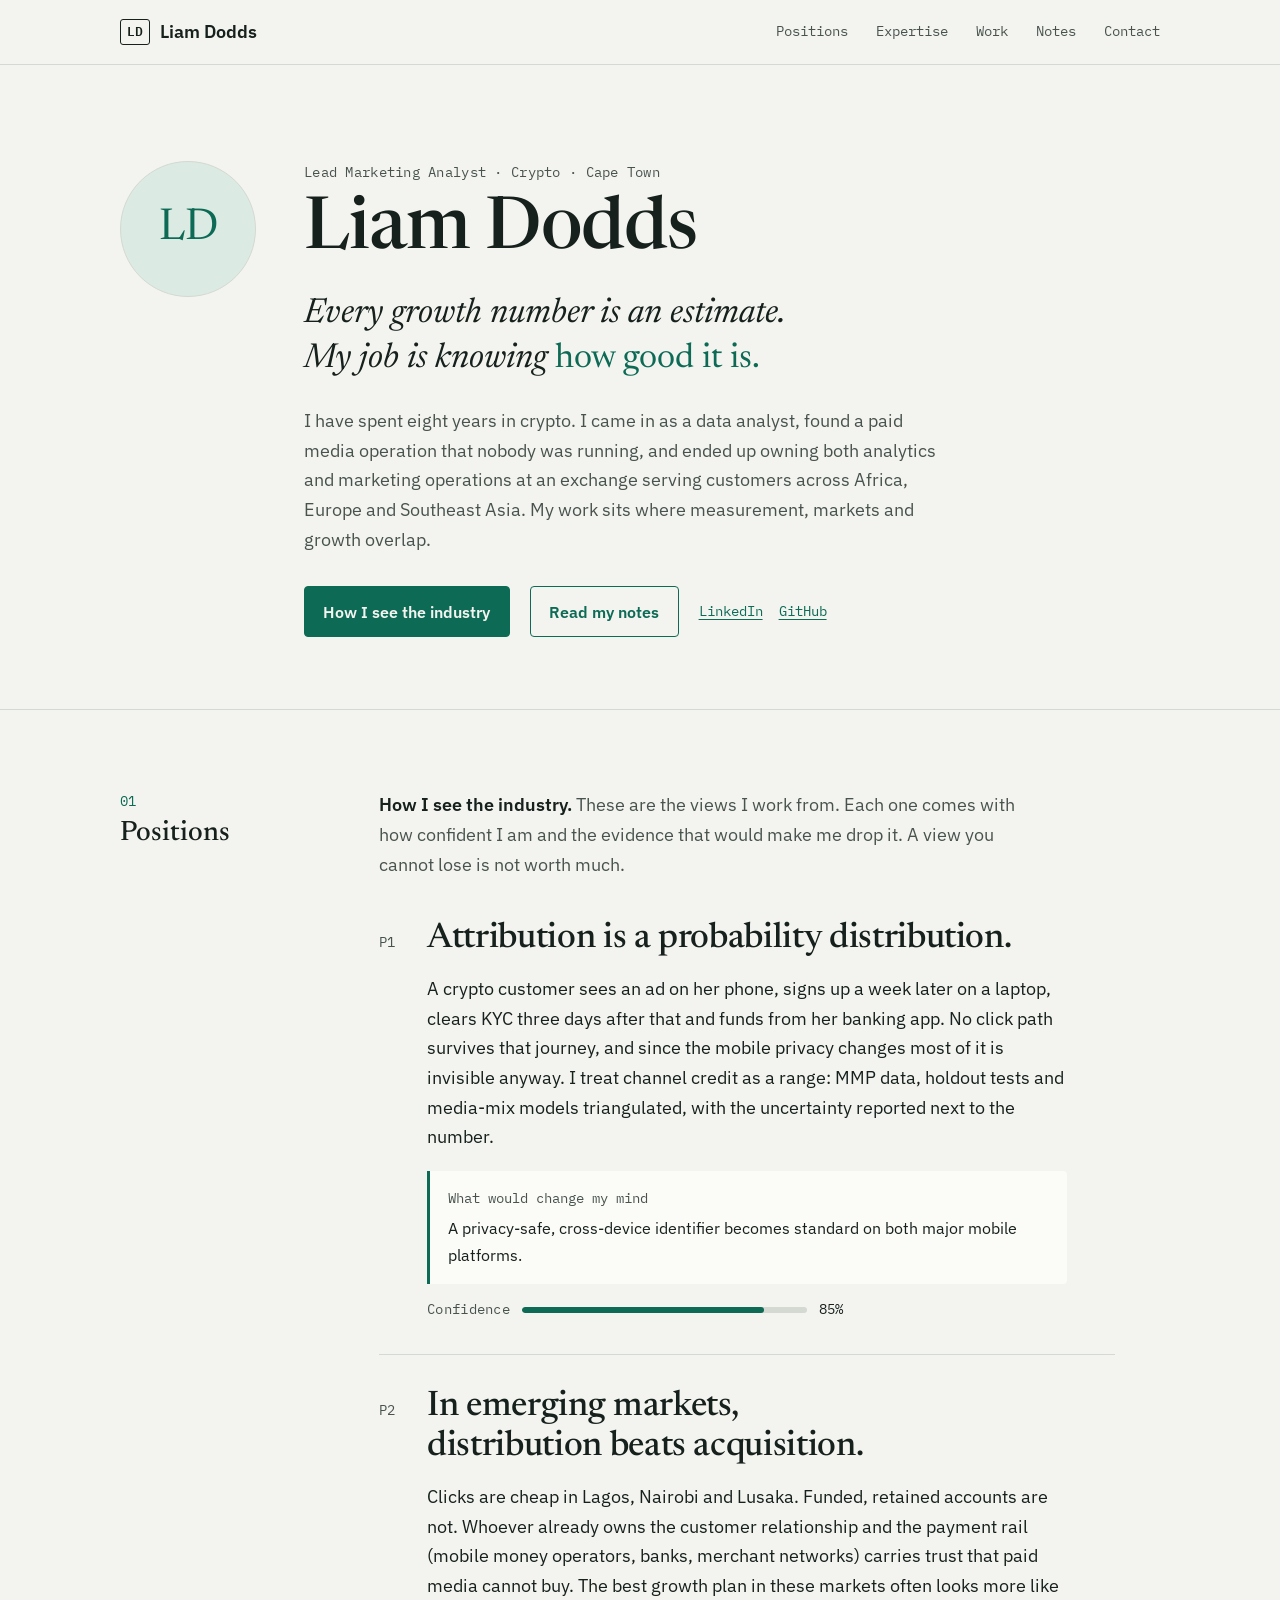
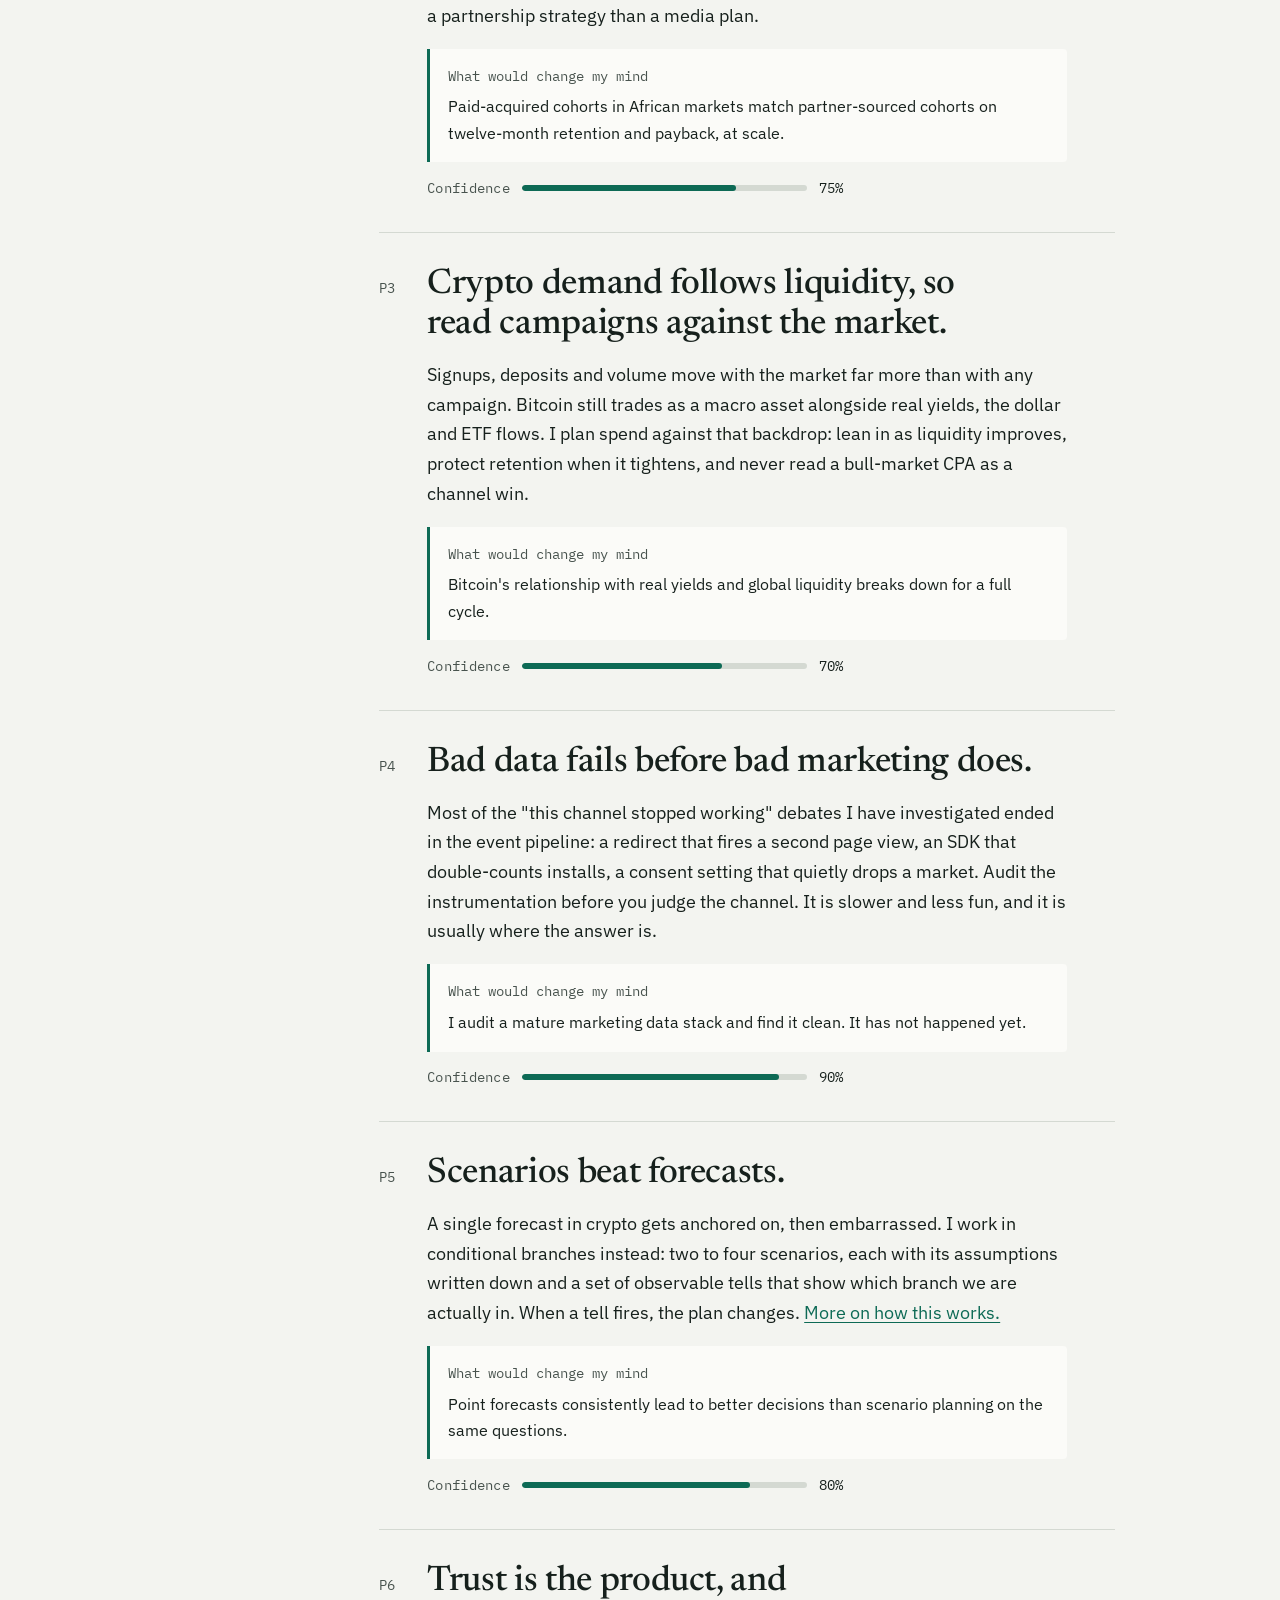
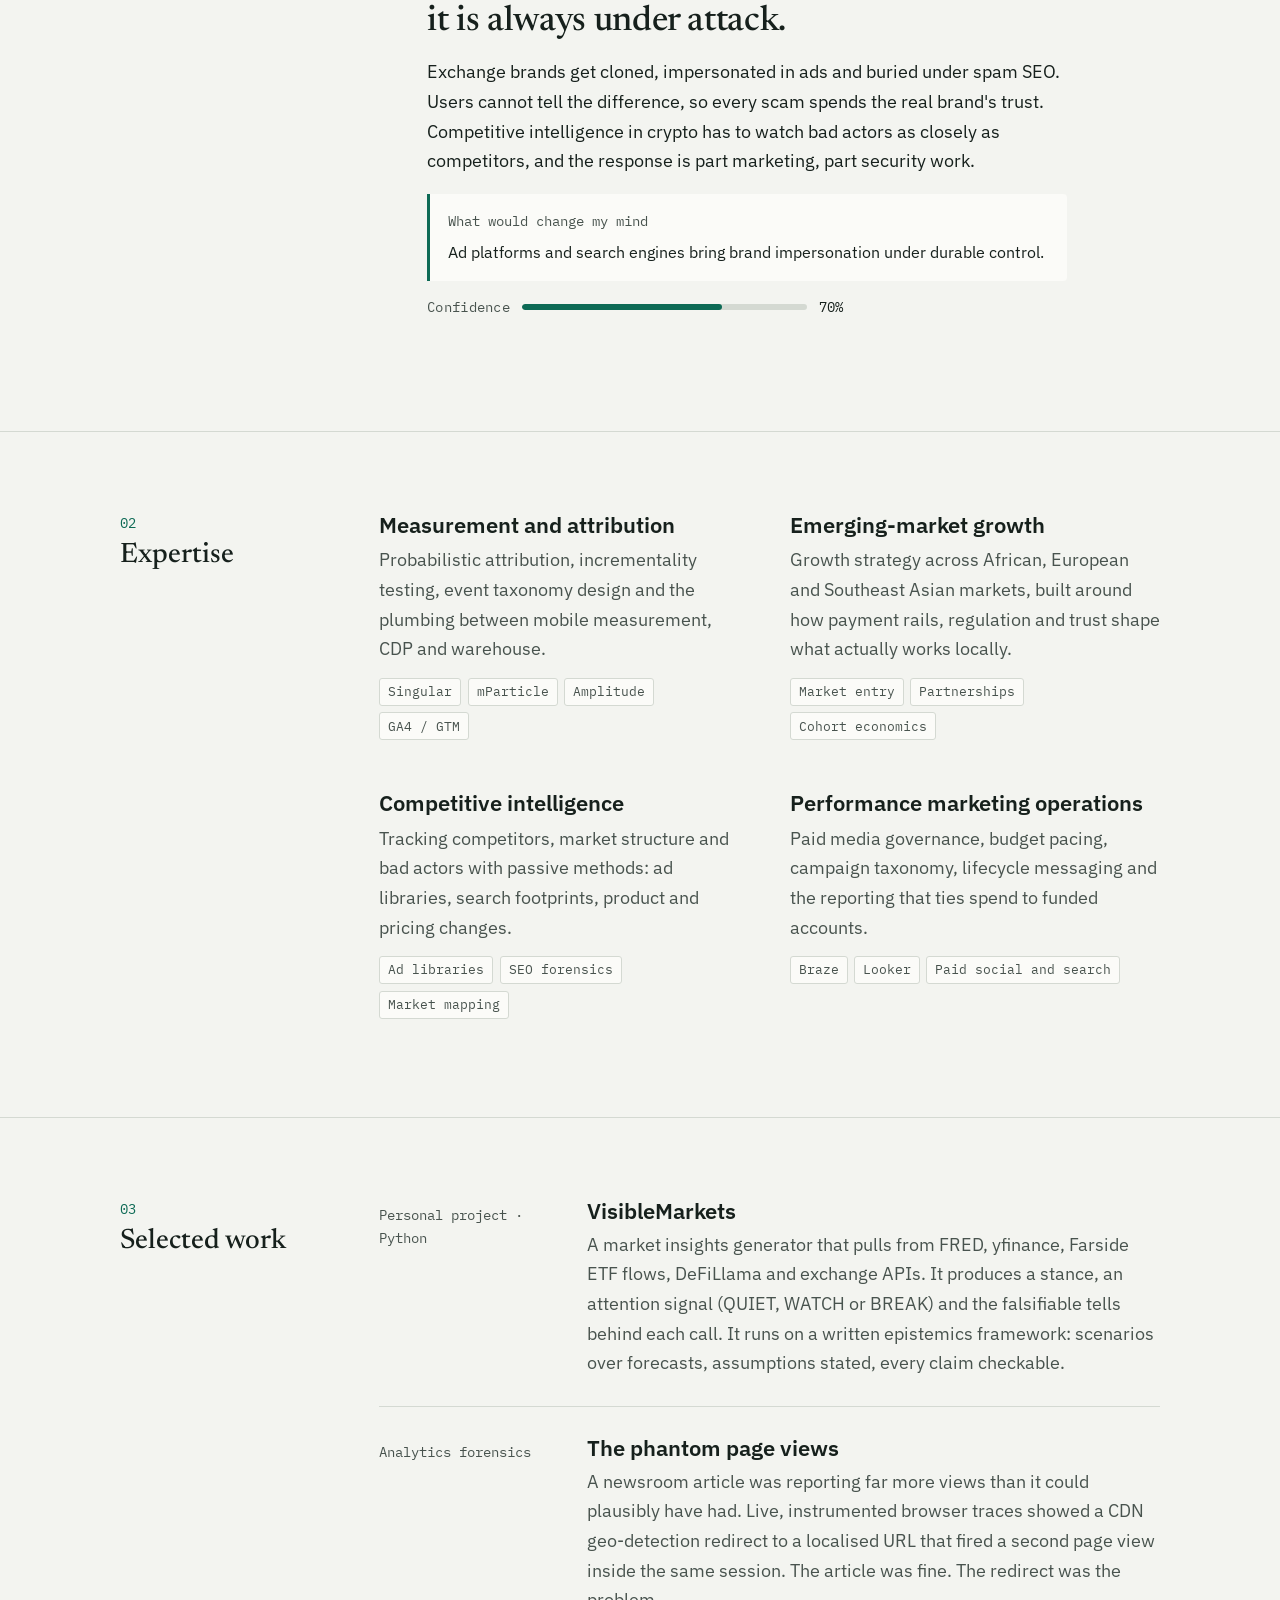
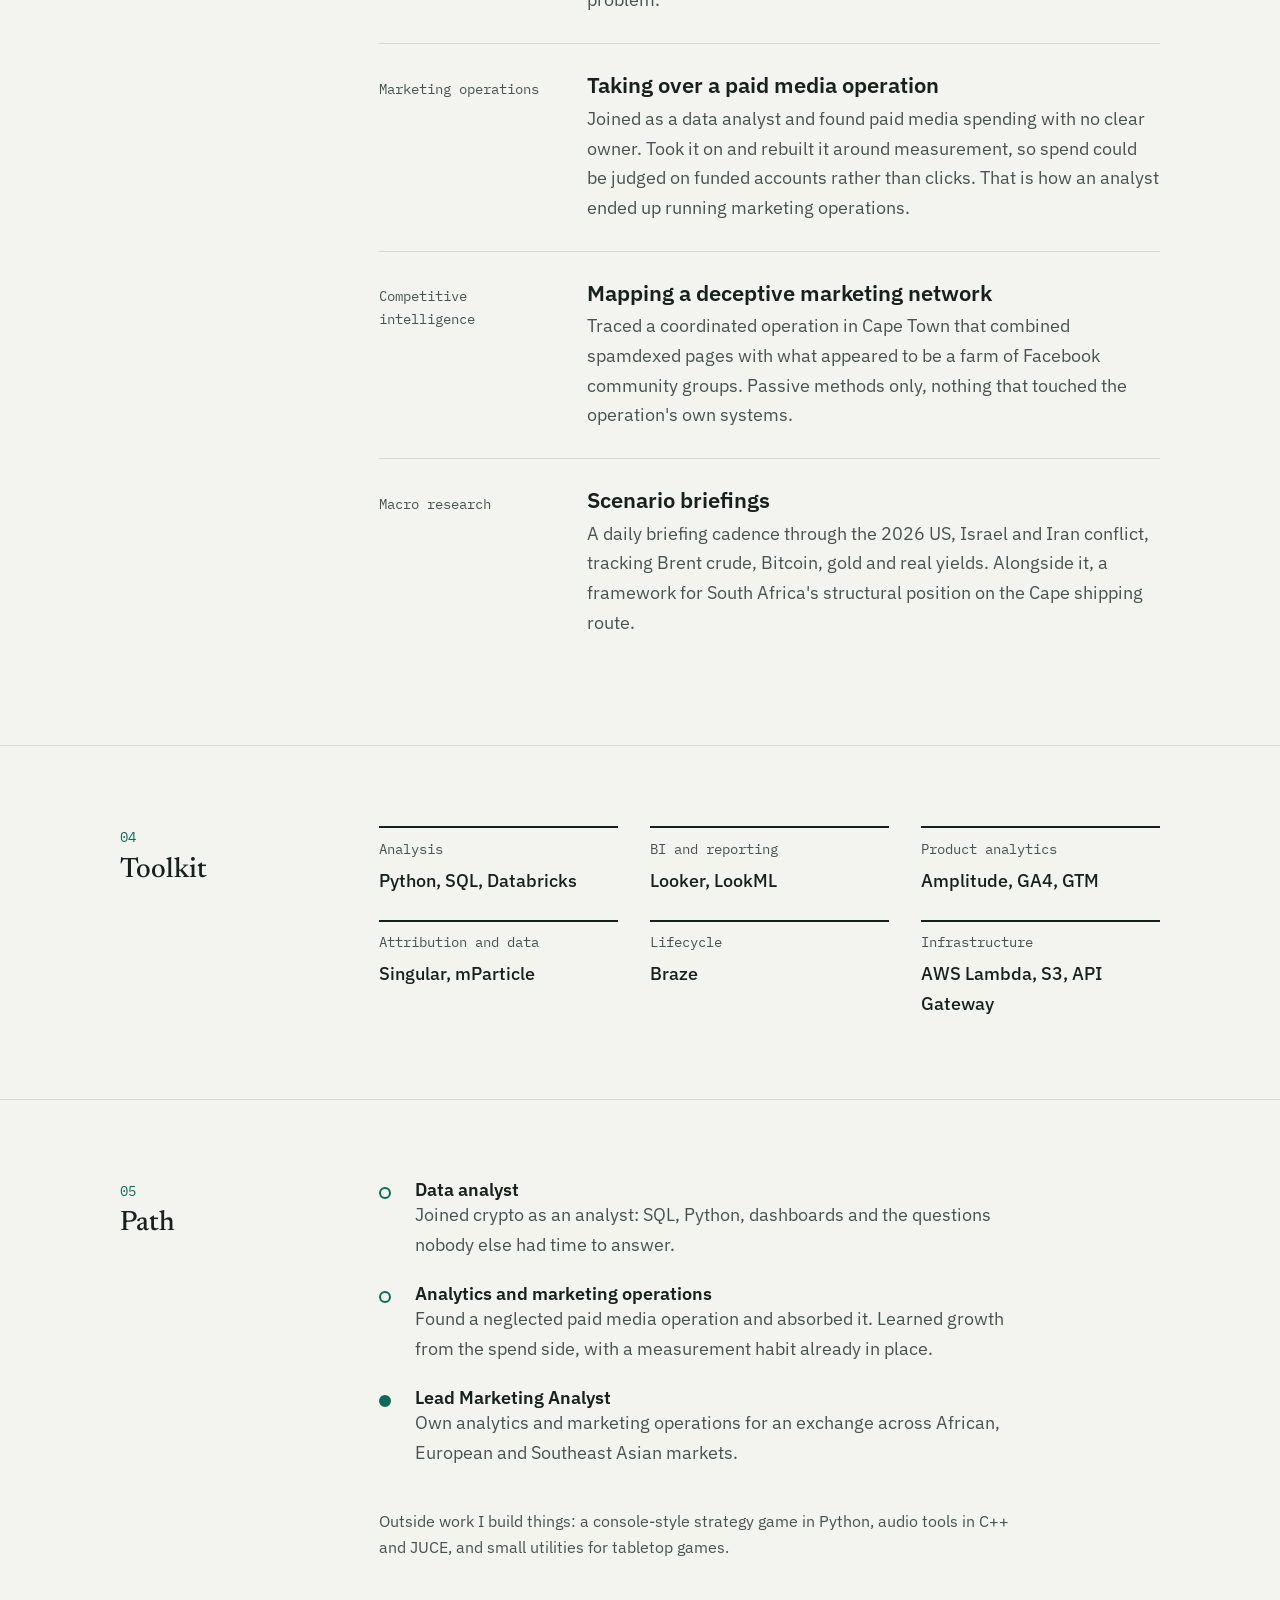
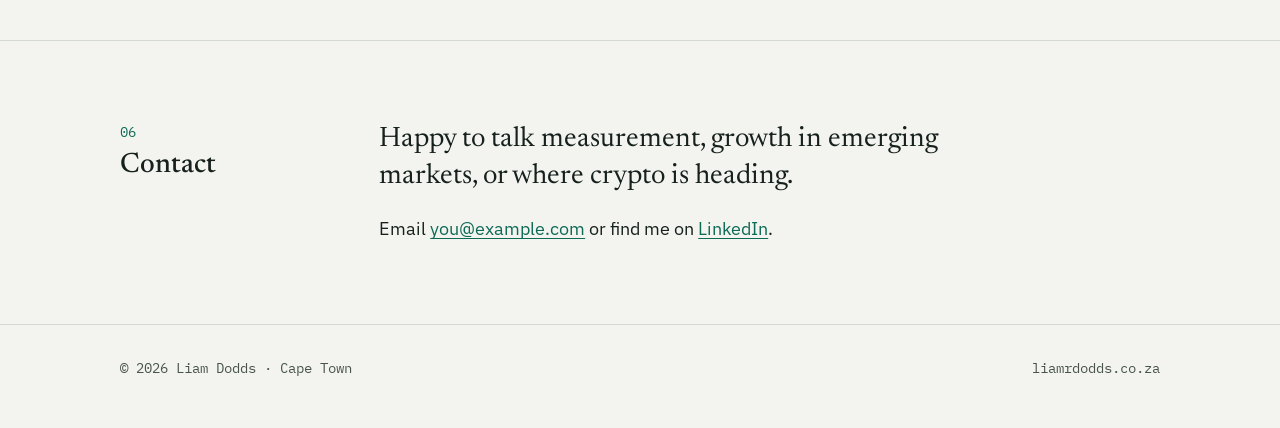
==== index.html @ 97ae8ea9 "Initial static site Co-Authored-By: Claude Opus 5.5 <noreply@anthropic.com> Claude-Session: https://" ====
<!DOCTYPE html>
<html lang="en-ZA">
<head>
  <meta charset="utf-8">
  <meta name="viewport" content="width=device-width, initial-scale=1">
  <title>Liam Dodds</title>
  <meta name="description" content="Liam Dodds is a Lead Marketing Analyst in crypto, based in Cape Town. Attribution, emerging-market growth, competitive intelligence and marketing operations.">
  <meta property="og:title" content="Liam Dodds">
  <meta property="og:description" content="Every growth number is an estimate. My job is knowing how good it is.">
  <meta property="og:type" content="website">
  <meta property="og:url" content="https://liamrdodds.co.za/">
  <link rel="canonical" href="https://liamrdodds.co.za/">
  <link rel="icon" href="assets/favicon.svg" type="image/svg+xml">
  <link rel="preconnect" href="https://fonts.googleapis.com">
  <link rel="preconnect" href="https://fonts.gstatic.com" crossorigin>
  <link rel="stylesheet" href="https://fonts.googleapis.com/css2?family=IBM+Plex+Mono:wght@400;500&family=IBM+Plex+Sans:ital,wght@0,400;0,500;0,600;1,400&family=Newsreader:ital,opsz,wght@0,6..72,400..600;1,6..72,400..500&display=swap">
  <link rel="stylesheet" href="assets/styles.css">
</head>
<body>
<a class="skip" href="#main">Skip to content</a>

<header class="topbar">
  <div class="wrap">
    <a class="brand" href="index.html"><span class="brand-mark">LD</span> Liam Dodds</a>
    <nav class="nav" aria-label="Main">
      <a href="#positions">Positions</a>
      <a href="#expertise">Expertise</a>
      <a href="#work">Work</a>
      <a href="notes/index.html">Notes</a>
      <a href="#contact">Contact</a>
    </nav>
  </div>
</header>

<main id="main">

  <section class="hero">
    <div class="wrap hero-grid">
      <div class="portrait" aria-hidden="true">LD<img src="assets/portrait.jpg" alt="" onerror="this.remove()"></div>
      <div>
        <p class="label">Lead Marketing Analyst · Crypto · Cape Town</p>
        <h1>Liam Dodds</h1>
        <p class="thesis">Every growth number is an estimate. My job is knowing <em>how good it is.</em></p>
        <p class="intro">I have spent eight years in crypto. I came in as a data analyst, found a paid media operation that nobody was running, and ended up owning both analytics and marketing operations at an exchange serving customers across Africa, Europe and Southeast Asia. My work sits where measurement, markets and growth overlap.</p>
        <div class="actions">
          <a class="btn btn-primary" href="#positions">How I see the industry</a>
          <a class="btn btn-ghost" href="notes/index.html">Read my notes</a>
          <span class="socials">
            <a href="https://www.linkedin.com/in/YOUR-HANDLE">LinkedIn</a>
            <a href="https://github.com/YOUR-HANDLE">GitHub</a>
          </span>
        </div>
      </div>
    </div>
  </section>

  <section class="section" id="positions" aria-labelledby="positions-h">
    <div class="wrap section-grid">
      <div class="section-head">
        <span class="num">01</span>
        <h2 id="positions-h">Positions</h2>
      </div>
      <div>
        <p class="section-lede"><strong>How I see the industry.</strong> These are the views I work from. Each one comes with how confident I am and the evidence that would make me drop it. A view you cannot lose is not worth much.</p>

        <ol class="positions">
          <li class="position">
            <div class="position-top"><span class="idx">P1</span><h3>Attribution is a probability distribution.</h3></div>
            <p>A crypto customer sees an ad on her phone, signs up a week later on a laptop, clears KYC three days after that and funds from her banking app. No click path survives that journey, and since the mobile privacy changes most of it is invisible anyway. I treat channel credit as a range: MMP data, holdout tests and media-mix models triangulated, with the uncertainty reported next to the number.</p>
            <dl><dt>What would change my mind</dt><dd>A privacy-safe, cross-device identifier becomes standard on both major mobile platforms.</dd></dl>
            <div class="confidence"><span class="label">Confidence</span><span class="track"><span class="fill" style="width:85%"></span></span><span class="val">85%</span></div>
          </li>

          <li class="position">
            <div class="position-top"><span class="idx">P2</span><h3>In emerging markets, distribution beats acquisition.</h3></div>
            <p>Clicks are cheap in Lagos, Nairobi and Lusaka. Funded, retained accounts are not. Whoever already owns the customer relationship and the payment rail (mobile money operators, banks, merchant networks) carries trust that paid media cannot buy. The best growth plan in these markets often looks more like a partnership strategy than a media plan.</p>
            <dl><dt>What would change my mind</dt><dd>Paid-acquired cohorts in African markets match partner-sourced cohorts on twelve-month retention and payback, at scale.</dd></dl>
            <div class="confidence"><span class="label">Confidence</span><span class="track"><span class="fill" style="width:75%"></span></span><span class="val">75%</span></div>
          </li>

          <li class="position">
            <div class="position-top"><span class="idx">P3</span><h3>Crypto demand follows liquidity, so read campaigns against the market.</h3></div>
            <p>Signups, deposits and volume move with the market far more than with any campaign. Bitcoin still trades as a macro asset alongside real yields, the dollar and ETF flows. I plan spend against that backdrop: lean in as liquidity improves, protect retention when it tightens, and never read a bull-market CPA as a channel win.</p>
            <dl><dt>What would change my mind</dt><dd>Bitcoin's relationship with real yields and global liquidity breaks down for a full cycle.</dd></dl>
            <div class="confidence"><span class="label">Confidence</span><span class="track"><span class="fill" style="width:70%"></span></span><span class="val">70%</span></div>
          </li>

          <li class="position">
            <div class="position-top"><span class="idx">P4</span><h3>Bad data fails before bad marketing does.</h3></div>
            <p>Most of the "this channel stopped working" debates I have investigated ended in the event pipeline: a redirect that fires a second page view, an SDK that double-counts installs, a consent setting that quietly drops a market. Audit the instrumentation before you judge the channel. It is slower and less fun, and it is usually where the answer is.</p>
            <dl><dt>What would change my mind</dt><dd>I audit a mature marketing data stack and find it clean. It has not happened yet.</dd></dl>
            <div class="confidence"><span class="label">Confidence</span><span class="track"><span class="fill" style="width:90%"></span></span><span class="val">90%</span></div>
          </li>

          <li class="position">
            <div class="position-top"><span class="idx">P5</span><h3>Scenarios beat forecasts.</h3></div>
            <p>A single forecast in crypto gets anchored on, then embarrassed. I work in conditional branches instead: two to four scenarios, each with its assumptions written down and a set of observable tells that show which branch we are actually in. When a tell fires, the plan changes. <a href="notes/scenarios-over-forecasts.html">More on how this works.</a></p>
            <dl><dt>What would change my mind</dt><dd>Point forecasts consistently lead to better decisions than scenario planning on the same questions.</dd></dl>
            <div class="confidence"><span class="label">Confidence</span><span class="track"><span class="fill" style="width:80%"></span></span><span class="val">80%</span></div>
          </li>

          <li class="position">
            <div class="position-top"><span class="idx">P6</span><h3>Trust is the product, and it is always under attack.</h3></div>
            <p>Exchange brands get cloned, impersonated in ads and buried under spam SEO. Users cannot tell the difference, so every scam spends the real brand's trust. Competitive intelligence in crypto has to watch bad actors as closely as competitors, and the response is part marketing, part security work.</p>
            <dl><dt>What would change my mind</dt><dd>Ad platforms and search engines bring brand impersonation under durable control.</dd></dl>
            <div class="confidence"><span class="label">Confidence</span><span class="track"><span class="fill" style="width:70%"></span></span><span class="val">70%</span></div>
          </li>
        </ol>
      </div>
    </div>
  </section>

  <section class="section" id="expertise" aria-labelledby="expertise-h">
    <div class="wrap section-grid">
      <div class="section-head">
        <span class="num">02</span>
        <h2 id="expertise-h">Expertise</h2>
      </div>
      <div class="caps">
        <div class="cap">
          <h3>Measurement and attribution</h3>
          <p>Probabilistic attribution, incrementality testing, event taxonomy design and the plumbing between mobile measurement, CDP and warehouse.</p>
          <ul class="tags"><li>Singular</li><li>mParticle</li><li>Amplitude</li><li>GA4 / GTM</li></ul>
        </div>
        <div class="cap">
          <h3>Emerging-market growth</h3>
          <p>Growth strategy across African, European and Southeast Asian markets, built around how payment rails, regulation and trust shape what actually works locally.</p>
          <ul class="tags"><li>Market entry</li><li>Partnerships</li><li>Cohort economics</li></ul>
        </div>
        <div class="cap">
          <h3>Competitive intelligence</h3>
          <p>Tracking competitors, market structure and bad actors with passive methods: ad libraries, search footprints, product and pricing changes.</p>
          <ul class="tags"><li>Ad libraries</li><li>SEO forensics</li><li>Market mapping</li></ul>
        </div>
        <div class="cap">
          <h3>Performance marketing operations</h3>
          <p>Paid media governance, budget pacing, campaign taxonomy, lifecycle messaging and the reporting that ties spend to funded accounts.</p>
          <ul class="tags"><li>Braze</li><li>Looker</li><li>Paid social and search</li></ul>
        </div>
      </div>
    </div>
  </section>

  <section class="section" id="work" aria-labelledby="work-h">
    <div class="wrap section-grid">
      <div class="section-head">
        <span class="num">03</span>
        <h2 id="work-h">Selected work</h2>
      </div>
      <div class="work">
        <article class="case">
          <p class="kind">Personal project · Python</p>
          <div>
            <h3>VisibleMarkets</h3>
            <p>A market insights generator that pulls from FRED, yfinance, Farside ETF flows, DeFiLlama and exchange APIs. It produces a stance, an attention signal (QUIET, WATCH or BREAK) and the falsifiable tells behind each call. It runs on a written epistemics framework: scenarios over forecasts, assumptions stated, every claim checkable.</p>
          </div>
        </article>
        <article class="case">
          <p class="kind">Analytics forensics</p>
          <div>
            <h3>The phantom page views</h3>
            <p>A newsroom article was reporting far more views than it could plausibly have had. Live, instrumented browser traces showed a CDN geo-detection redirect to a localised URL that fired a second page view inside the same session. The article was fine. The redirect was the problem.</p>
          </div>
        </article>
        <article class="case">
          <p class="kind">Marketing operations</p>
          <div>
            <h3>Taking over a paid media operation</h3>
            <p>Joined as a data analyst and found paid media spending with no clear owner. Took it on and rebuilt it around measurement, so spend could be judged on funded accounts rather than clicks. That is how an analyst ended up running marketing operations.</p>
          </div>
        </article>
        <article class="case">
          <p class="kind">Competitive intelligence</p>
          <div>
            <h3>Mapping a deceptive marketing network</h3>
            <p>Traced a coordinated operation in Cape Town that combined spamdexed pages with what appeared to be a farm of Facebook community groups. Passive methods only, nothing that touched the operation's own systems.</p>
          </div>
        </article>
        <article class="case">
          <p class="kind">Macro research</p>
          <div>
            <h3>Scenario briefings</h3>
            <p>A daily briefing cadence through the 2026 US, Israel and Iran conflict, tracking Brent crude, Bitcoin, gold and real yields. Alongside it, a framework for South Africa's structural position on the Cape shipping route.</p>
          </div>
        </article>
      </div>
    </div>
  </section>

  <section class="section" id="toolkit" aria-labelledby="toolkit-h">
    <div class="wrap section-grid">
      <div class="section-head">
        <span class="num">04</span>
        <h2 id="toolkit-h">Toolkit</h2>
      </div>
      <dl class="toolkit">
        <div><dt>Analysis</dt><dd>Python, SQL, Databricks</dd></div>
        <div><dt>BI and reporting</dt><dd>Looker, LookML</dd></div>
        <div><dt>Product analytics</dt><dd>Amplitude, GA4, GTM</dd></div>
        <div><dt>Attribution and data</dt><dd>Singular, mParticle</dd></div>
        <div><dt>Lifecycle</dt><dd>Braze</dd></div>
        <div><dt>Infrastructure</dt><dd>AWS Lambda, S3, API Gateway</dd></div>
      </dl>
    </div>
  </section>

  <section class="section" id="path" aria-labelledby="path-h">
    <div class="wrap section-grid">
      <div class="section-head">
        <span class="num">05</span>
        <h2 id="path-h">Path</h2>
      </div>
      <div>
        <ol class="path">
          <li><span class="dot" aria-hidden="true"></span><div><h3>Data analyst</h3><p>Joined crypto as an analyst: SQL, Python, dashboards and the questions nobody else had time to answer.</p></div></li>
          <li><span class="dot" aria-hidden="true"></span><div><h3>Analytics and marketing operations</h3><p>Found a neglected paid media operation and absorbed it. Learned growth from the spend side, with a measurement habit already in place.</p></div></li>
          <li><span class="dot" aria-hidden="true"></span><div><h3>Lead Marketing Analyst</h3><p>Own analytics and marketing operations for an exchange across African, European and Southeast Asian markets.</p></div></li>
        </ol>
        <p class="aside-note">Outside work I build things: a console-style strategy game in Python, audio tools in C++ and JUCE, and small utilities for tabletop games.</p>
      </div>
    </div>
  </section>

  <section class="section contact" id="contact" aria-labelledby="contact-h">
    <div class="wrap section-grid">
      <div class="section-head">
        <span class="num">06</span>
        <h2 id="contact-h">Contact</h2>
      </div>
      <div>
        <p class="big">Happy to talk measurement, growth in emerging markets, or where crypto is heading.</p>
        <p>Email <a href="mailto:you@example.com">you@example.com</a> or find me on <a href="https://www.linkedin.com/in/YOUR-HANDLE">LinkedIn</a>.</p>
      </div>
    </div>
  </section>

</main>

<footer class="footer">
  <div class="wrap">
    <p>© 2026 Liam Dodds · Cape Town</p>
    <p>liamrdodds.co.za</p>
  </div>
</footer>
</body>
</html>
---- assets/styles.css ----
/* Liam Dodds: personal site
   Layout idea: an analyst's ledger. A narrow mono label column on the left,
   a readable 40rem text column on the right, positions set as numbered
   entries with a confidence scale. Legibility first: 18px body, high contrast. */

:root {
  --paper: #f3f4f0;
  --surface: #fbfbf8;
  --ink: #16201c;
  --ink-2: #48534e;
  --rule: #d4d9d2;
  --accent: #0d6a55;
  --accent-soft: #dbeae3;

  --display: "Newsreader", "Iowan Old Style", "Palatino Linotype", Georgia, serif;
  --body: "IBM Plex Sans", system-ui, -apple-system, "Segoe UI", Roboto, sans-serif;
  --mono: "IBM Plex Mono", ui-monospace, "SFMono-Regular", Menlo, Consolas, monospace;

  --step--1: 0.875rem;
  --step-0: 1.125rem;
  --step-1: 1.375rem;
  --step-2: 1.75rem;
  --step-3: clamp(1.75rem, 3.4vw, 2.2rem);
  --step-4: clamp(2.75rem, 7vw, 4.5rem);

  --measure: 40rem;
  --gutter: clamp(1rem, 4vw, 2.5rem);
  color-scheme: light;
}

@media (prefers-color-scheme: dark) {
  :root:not([data-theme="light"]) {
    --paper: #101614;
    --surface: #171f1c;
    --ink: #e6ebe7;
    --ink-2: #a7b2ac;
    --rule: #2b3632;
    --accent: #5cc4a5;
    --accent-soft: #1b332c;
    color-scheme: dark;
  }
}
:root[data-theme="dark"] {
  --paper: #101614;
  --surface: #171f1c;
  --ink: #e6ebe7;
  --ink-2: #a7b2ac;
  --rule: #2b3632;
  --accent: #5cc4a5;
  --accent-soft: #1b332c;
  color-scheme: dark;
}

*, *::before, *::after { box-sizing: border-box; }

html { -webkit-text-size-adjust: 100%; scroll-behavior: smooth; }
@media (prefers-reduced-motion: reduce) { html { scroll-behavior: auto; } }

body {
  margin: 0;
  background: var(--paper);
  color: var(--ink);
  font-family: var(--body);
  font-size: var(--step-0);
  line-height: 1.65;
  text-rendering: optimizeLegibility;
}

img { max-width: 100%; display: block; }

a { color: var(--accent); text-underline-offset: 0.18em; text-decoration-thickness: 1px; }
a:hover { text-decoration-thickness: 2px; }
:focus-visible { outline: 2px solid var(--accent); outline-offset: 3px; border-radius: 2px; }

h1, h2, h3 { font-family: var(--display); font-weight: 500; line-height: 1.15; text-wrap: balance; margin: 0; }
p { margin: 0; }
.skip { position: absolute; left: -999px; }
.skip:focus { left: var(--gutter); top: 0.5rem; background: var(--surface); padding: 0.5rem 0.75rem; z-index: 10; }

.wrap { max-width: 70rem; margin: 0 auto; padding: 0 var(--gutter); }

/* Top bar */
.topbar { border-bottom: 1px solid var(--rule); }
.topbar .wrap { display: flex; align-items: center; justify-content: space-between; gap: 1rem; min-height: 4rem; flex-wrap: wrap; }
.brand { display: flex; align-items: center; gap: 0.6rem; color: var(--ink); text-decoration: none; font-weight: 600; }
.brand-mark { font-family: var(--mono); font-size: 0.8rem; letter-spacing: 0.04em; border: 1.5px solid var(--ink); border-radius: 3px; padding: 0.1rem 0.35rem; }
.nav { display: flex; gap: clamp(0.9rem, 2.5vw, 1.75rem); flex-wrap: wrap; }
.nav a { color: var(--ink-2); text-decoration: none; font-size: var(--step--1); font-family: var(--mono); }
.nav a:hover, .nav a[aria-current="page"] { color: var(--ink); text-decoration: underline; }

/* Labels */
.label { font-family: var(--mono); font-size: var(--step--1); color: var(--ink-2); letter-spacing: 0.02em; }

/* Hero */
.hero { padding: clamp(3rem, 8vw, 6rem) 0 clamp(2.5rem, 6vw, 4.5rem); }
.hero-grid { display: grid; grid-template-columns: auto 1fr; gap: clamp(1.25rem, 4vw, 3rem); align-items: start; }
.portrait { width: clamp(5rem, 12vw, 8.5rem); aspect-ratio: 1; border-radius: 50%; background: var(--accent-soft); color: var(--accent); display: grid; place-items: center; font-family: var(--display); font-size: clamp(1.75rem, 4vw, 2.75rem); position: relative; overflow: hidden; border: 1px solid var(--rule); }
.portrait img { position: absolute; inset: 0; width: 100%; height: 100%; object-fit: cover; }
.hero h1 { font-size: var(--step-4); letter-spacing: -0.015em; margin: 0.35rem 0 1.25rem; }
.thesis { font-family: var(--display); font-style: italic; font-size: clamp(1.5rem, 3.2vw, 2.15rem); line-height: 1.3; max-width: 30ch; color: var(--ink); text-wrap: balance; }
.thesis em { font-style: normal; color: var(--accent); }
.intro { max-width: var(--measure); margin-top: 1.5rem; color: var(--ink-2); }
.actions { display: flex; flex-wrap: wrap; gap: 0.75rem 1.25rem; align-items: center; margin-top: 2rem; }
.btn { display: inline-block; font-family: var(--body); font-weight: 600; font-size: 1rem; padding: 0.7rem 1.15rem; border-radius: 4px; text-decoration: none; border: 1.5px solid var(--accent); }
.btn-primary { background: var(--accent); color: var(--paper); }
.btn-primary:hover { filter: brightness(1.08); }
.btn-ghost { color: var(--accent); }
.btn-ghost:hover { background: var(--accent-soft); }
.socials { display: flex; gap: 1rem; font-family: var(--mono); font-size: var(--step--1); }

/* Sections */
.section { border-top: 1px solid var(--rule); padding: clamp(3rem, 7vw, 5rem) 0; }
.section-grid { display: grid; grid-template-columns: 13rem 1fr; gap: 1.5rem clamp(1.5rem, 4vw, 3.5rem); }
.section-head { align-self: start; position: sticky; top: 1.5rem; }
.section-head .num { display: block; font-family: var(--mono); font-size: var(--step--1); color: var(--accent); }
.section-head h2 { font-size: var(--step-2); margin-top: 0.25rem; }
.section-lede { max-width: var(--measure); color: var(--ink-2); margin-bottom: 2.5rem; }
.section-lede strong { color: var(--ink); font-weight: 600; }

/* Positions */
.positions { list-style: none; margin: 0; padding: 0; display: grid; gap: 0; counter-reset: pos; }
.position { padding: 2rem 0; border-top: 1px solid var(--rule); display: grid; gap: 0.9rem; max-width: 46rem; }
.position:first-child { border-top: 0; padding-top: 0; }
.position-top { display: grid; grid-template-columns: 2.5rem 1fr; gap: 0.5rem; align-items: baseline; }
.position-top .idx { font-family: var(--mono); font-size: var(--step--1); color: var(--ink-2); }
.position h3 { font-size: var(--step-3); letter-spacing: -0.01em; }
.position p, .position dl { margin-left: 3rem; max-width: var(--measure); }
.position dl { margin-top: 0.25rem; margin-bottom: 0; display: grid; gap: 0.35rem; padding: 1rem 1.1rem; background: var(--surface); border-left: 3px solid var(--accent); border-radius: 0 4px 4px 0; }
.position dt { font-family: var(--mono); font-size: var(--step--1); color: var(--ink-2); }
.position dd { margin: 0; font-size: 1rem; }
.confidence { margin-left: 3rem; display: grid; grid-template-columns: auto 1fr auto; gap: 0.75rem; align-items: center; max-width: 26rem; }
.confidence .track { height: 6px; background: var(--rule); border-radius: 3px; position: relative; overflow: hidden; }
.confidence .fill { position: absolute; inset: 0 auto 0 0; background: var(--accent); border-radius: 3px; }
.confidence .val { font-family: var(--mono); font-size: var(--step--1); font-variant-numeric: tabular-nums; color: var(--ink); }

/* Capabilities */
.caps { display: grid; grid-template-columns: repeat(auto-fit, minmax(17rem, 1fr)); gap: 2rem 2.5rem; }
.cap h3 { font-family: var(--body); font-weight: 600; font-size: var(--step-1); margin-bottom: 0.5rem; }
.cap p { color: var(--ink-2); }
.tags { display: flex; flex-wrap: wrap; gap: 0.4rem; margin-top: 0.85rem; padding: 0; list-style: none; }
.tags li { font-family: var(--mono); font-size: 0.8125rem; padding: 0.15rem 0.5rem; border: 1px solid var(--rule); border-radius: 3px; color: var(--ink-2); background: var(--surface); }

/* Work */
.work { display: grid; gap: 0; }
.case { display: grid; grid-template-columns: 11rem 1fr; gap: 0.5rem 2rem; padding: 1.75rem 0; border-top: 1px solid var(--rule); }
.case:first-child { border-top: 0; padding-top: 0; }
.case .kind { font-family: var(--mono); font-size: var(--step--1); color: var(--ink-2); padding-top: 0.35rem; }
.case h3 { font-family: var(--body); font-weight: 600; font-size: var(--step-1); margin-bottom: 0.4rem; }
.case p { max-width: var(--measure); color: var(--ink-2); }

/* Toolkit */
.toolkit { display: grid; grid-template-columns: repeat(auto-fit, minmax(14rem, 1fr)); gap: 1.5rem 2rem; margin: 0; }
.toolkit div { border-top: 2px solid var(--ink); padding-top: 0.6rem; }
.toolkit dt { font-family: var(--mono); font-size: var(--step--1); color: var(--ink-2); margin-bottom: 0.3rem; }
.toolkit dd { margin: 0; font-weight: 500; }

/* Path */
.path { list-style: none; margin: 0; padding: 0; display: grid; gap: 1.5rem; max-width: var(--measure); }
.path li { display: grid; grid-template-columns: 1.25rem 1fr; gap: 1rem; }
.path .dot { width: 0.75rem; height: 0.75rem; border-radius: 50%; border: 2px solid var(--accent); margin-top: 0.45rem; }
.path li:last-child .dot { background: var(--accent); }
.path h3 { font-family: var(--body); font-weight: 600; font-size: var(--step-0); }
.path p { color: var(--ink-2); }
.aside-note { margin-top: 2.5rem; max-width: var(--measure); color: var(--ink-2); font-size: 1rem; }

/* Notes */
.note-list { list-style: none; margin: 0; padding: 0; display: grid; gap: 0; max-width: 46rem; }
.note-item { padding: 1.75rem 0; border-top: 1px solid var(--rule); display: grid; gap: 0.5rem; }
.note-item:first-child { border-top: 0; padding-top: 0; }
.note-item h3 { font-size: var(--step-2); }
.note-item h3 a { color: var(--ink); text-decoration: none; }
.note-item h3 a:hover { color: var(--accent); text-decoration: underline; }
.note-item p { color: var(--ink-2); max-width: var(--measure); }
.meta { font-family: var(--mono); font-size: var(--step--1); color: var(--ink-2); display: flex; flex-wrap: wrap; gap: 0.4rem 1rem; }

/* Contact */
.contact p { max-width: var(--measure); }
.contact .big { font-family: var(--display); font-size: var(--step-2); line-height: 1.3; margin-bottom: 1.25rem; color: var(--ink); }

/* Footer */
.footer { border-top: 1px solid var(--rule); padding: 2rem 0 3rem; }
.footer .wrap { display: flex; justify-content: space-between; gap: 1rem; flex-wrap: wrap; }
.footer p { font-family: var(--mono); font-size: var(--step--1); color: var(--ink-2); }

/* Article */
.article { padding: clamp(2.5rem, 7vw, 5rem) 0 4rem; }
.article-head { max-width: 46rem; margin: 0 auto 2.5rem; }
.article-head h1 { font-size: clamp(2.25rem, 5.5vw, 3.5rem); letter-spacing: -0.01em; margin: 0.75rem 0 1rem; }
.article-head .standfirst { font-family: var(--display); font-style: italic; font-size: var(--step-1); color: var(--ink-2); line-height: 1.45; }
.prose { max-width: var(--measure); margin: 0 auto; }
.prose > * + * { margin-top: 1.25rem; }
.prose h2 { font-size: var(--step-2); margin-top: 2.75rem; }
.prose ul, .prose ol { padding-left: 1.25rem; }
.prose li + li { margin-top: 0.5rem; }
.prose strong { font-weight: 600; }
.prose blockquote { margin-left: 0; padding-left: 1.1rem; border-left: 3px solid var(--accent); font-family: var(--display); font-size: var(--step-1); line-height: 1.45; }
.table-wrap { overflow-x: auto; margin-top: 1.5rem; }
.prose table { border-collapse: collapse; width: 100%; font-size: 1rem; min-width: 34rem; }
.prose th, .prose td { text-align: left; vertical-align: top; padding: 0.7rem 0.8rem; border-bottom: 1px solid var(--rule); }
.prose th { font-family: var(--mono); font-size: var(--step--1); font-weight: 500; color: var(--ink-2); border-bottom: 2px solid var(--ink); }
.signal { font-family: var(--mono); font-size: 0.8125rem; padding: 0.1rem 0.45rem; border-radius: 3px; border: 1px solid currentColor; white-space: nowrap; }
.signal.quiet { color: var(--ink-2); }
.signal.watch { color: #9a6200; }
.signal.break { color: #b3261e; }
:root[data-theme="dark"] .signal.watch { color: #e2a84a; }
:root[data-theme="dark"] .signal.break { color: #f08a80; }
@media (prefers-color-scheme: dark) {
  :root:not([data-theme="light"]) .signal.watch { color: #e2a84a; }
  :root:not([data-theme="light"]) .signal.break { color: #f08a80; }
}
.back { display: inline-block; margin-top: 3rem; font-family: var(--mono); font-size: var(--step--1); }

/* Responsive */
@media (max-width: 52rem) {
  .section-grid { grid-template-columns: 1fr; }
  .section-head { position: static; }
  .case { grid-template-columns: 1fr; }
  .case .kind { padding-top: 0; }
}
@media (max-width: 34rem) {
  body { font-size: 1.0625rem; }
  .hero-grid { grid-template-columns: 1fr; }
  .position p, .position dl, .confidence { margin-left: 0; }
  .position-top { grid-template-columns: 1fr; gap: 0.25rem; }
}
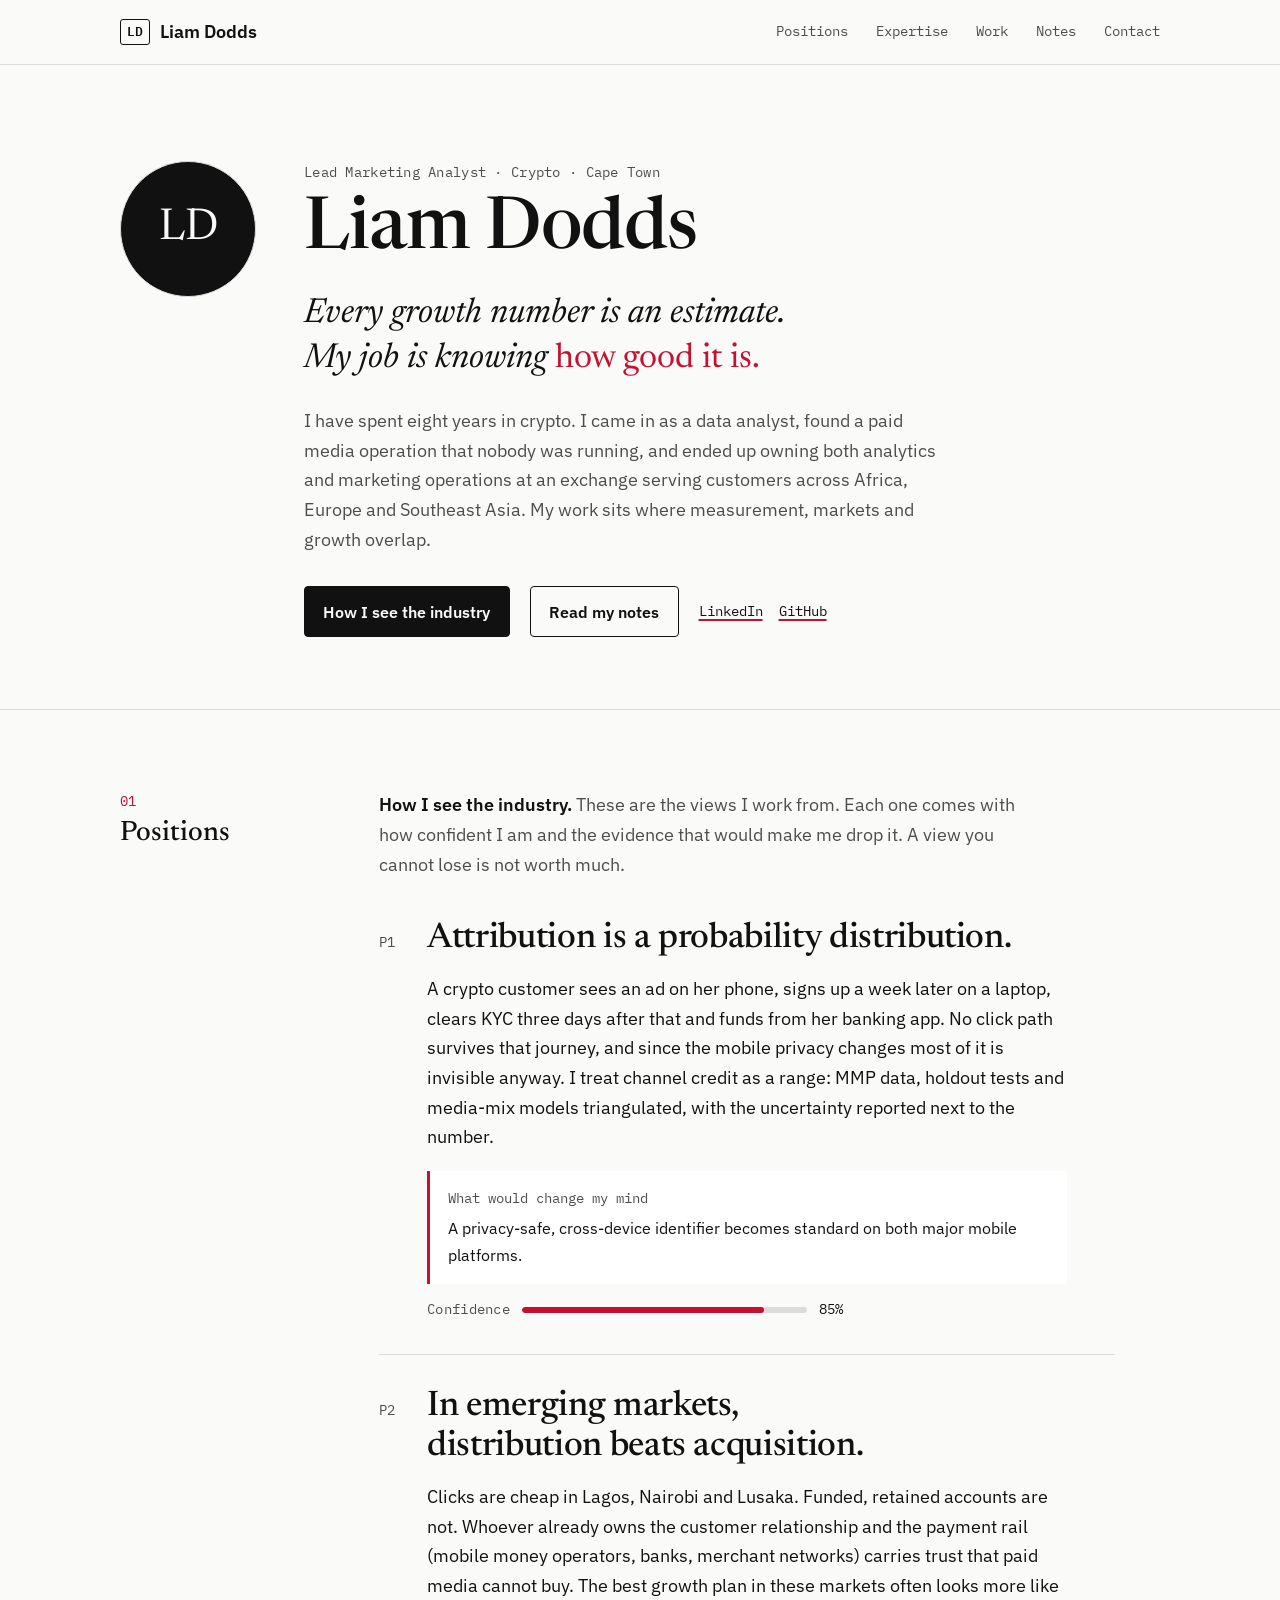
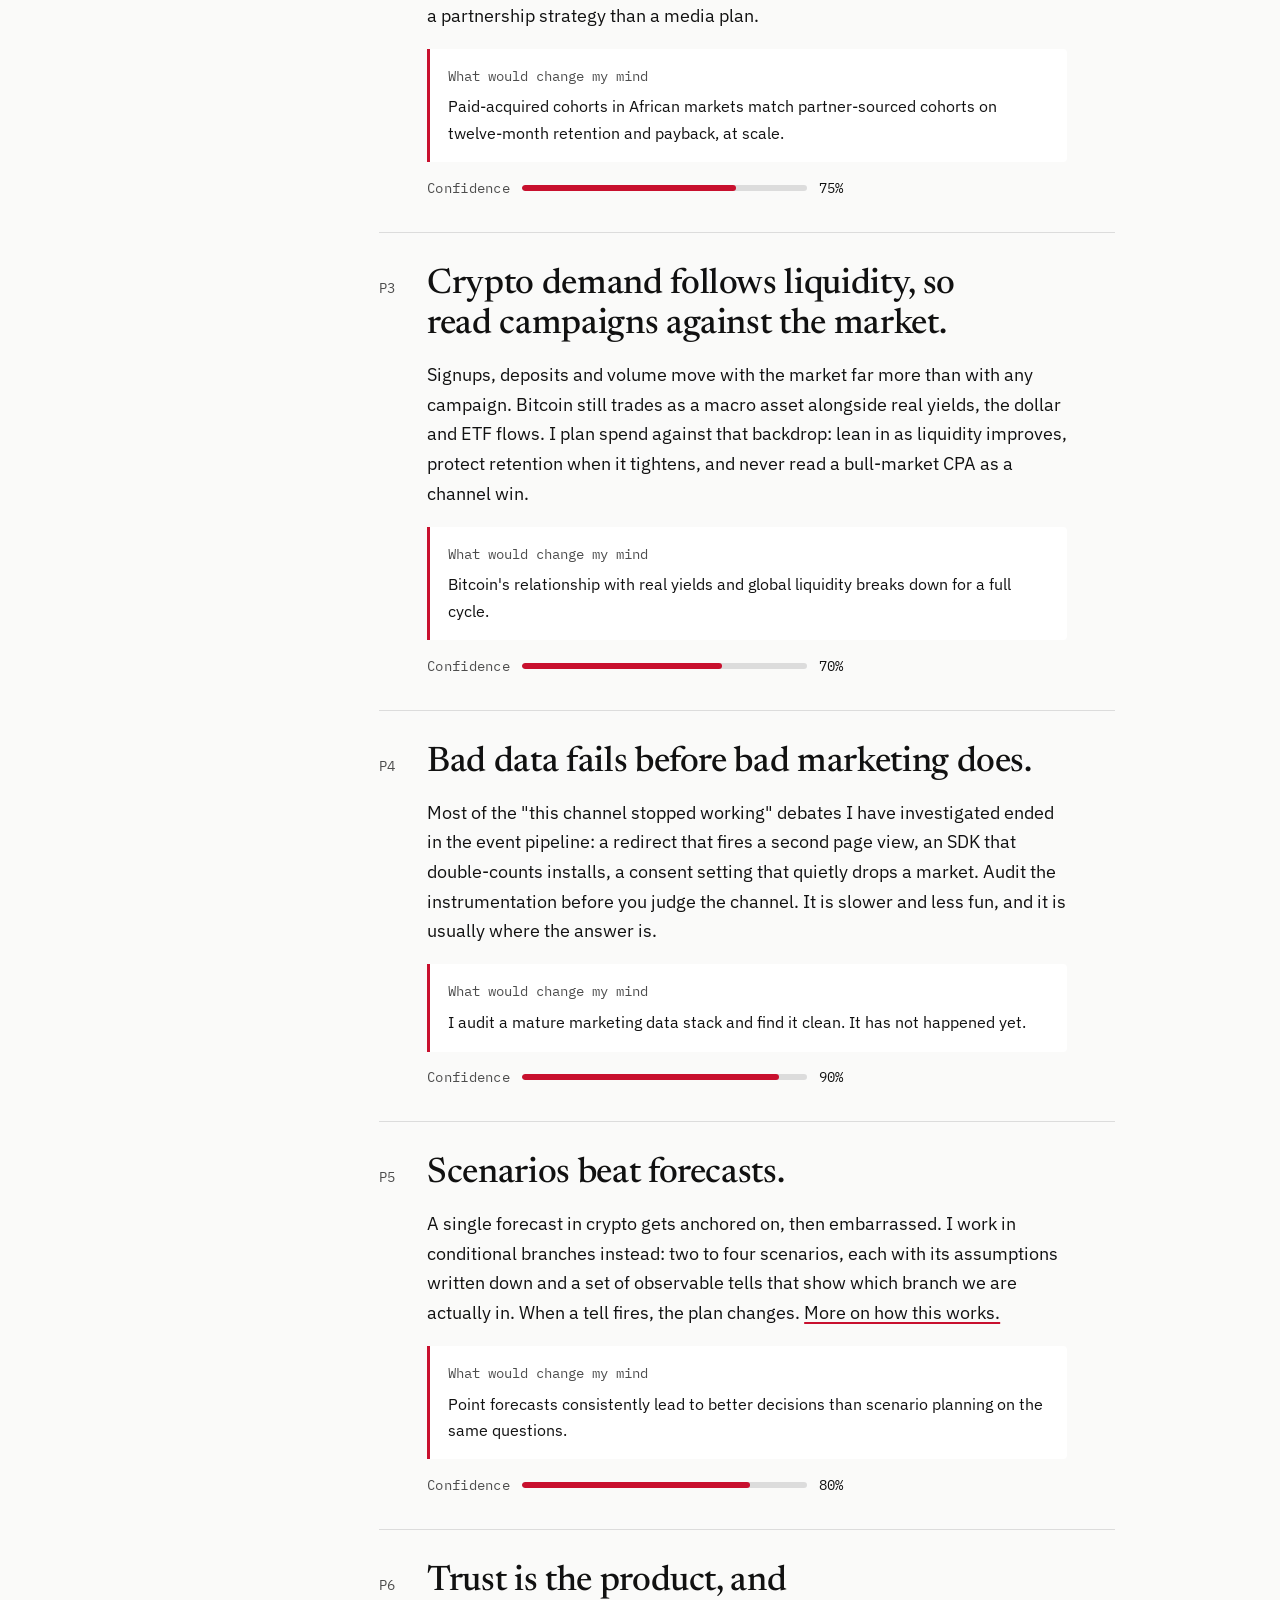
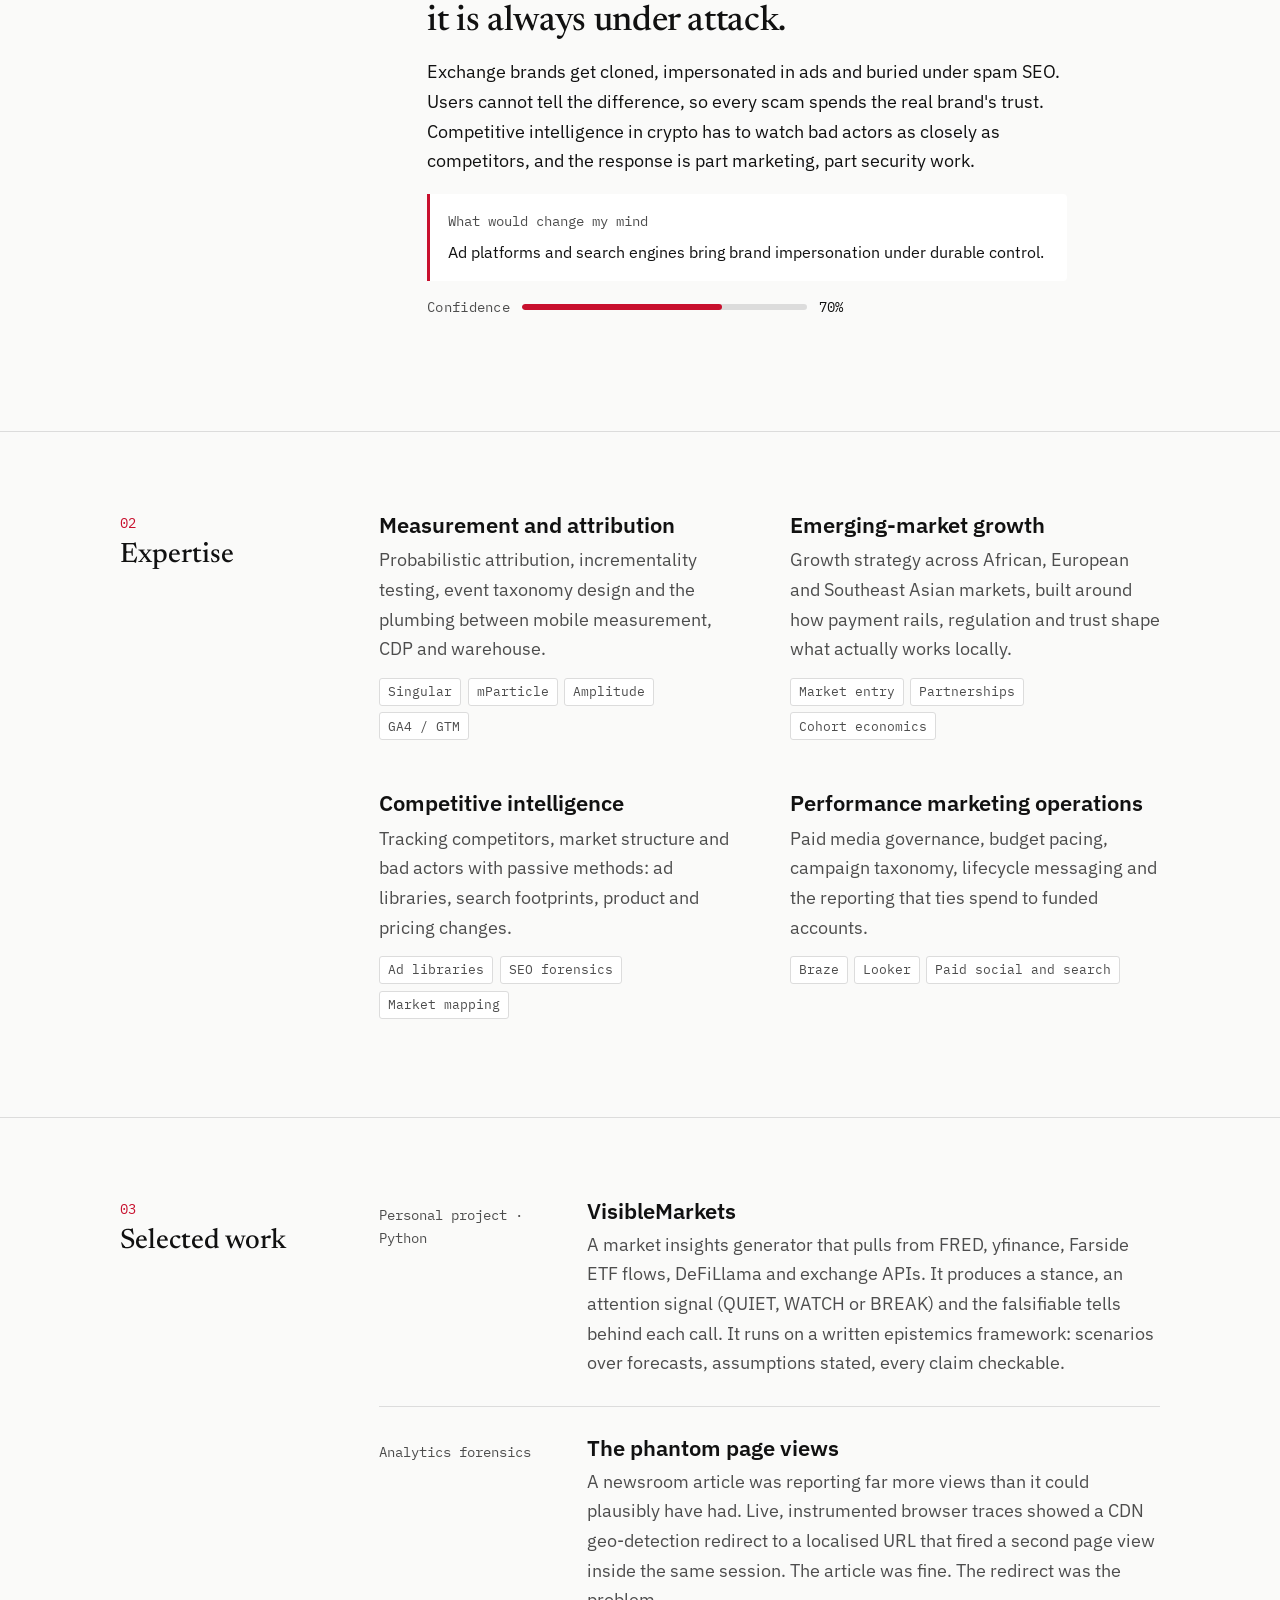
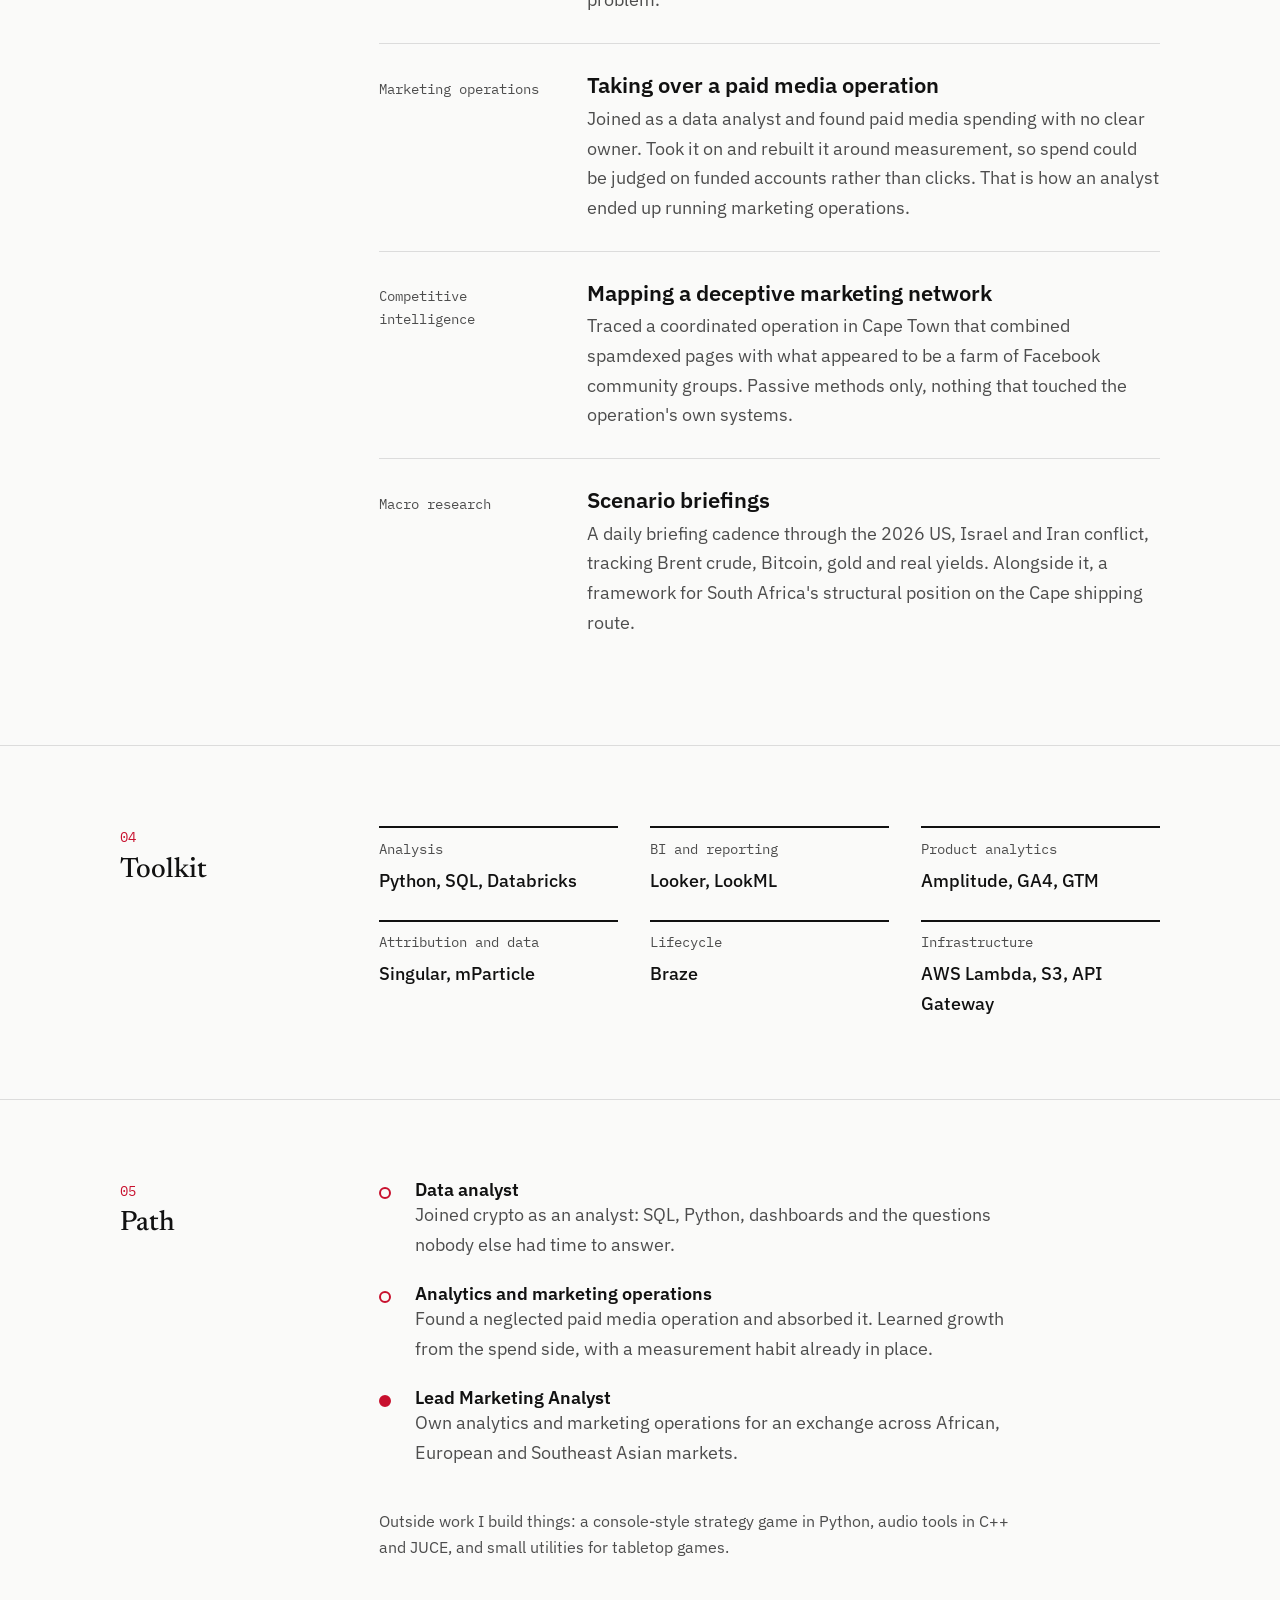
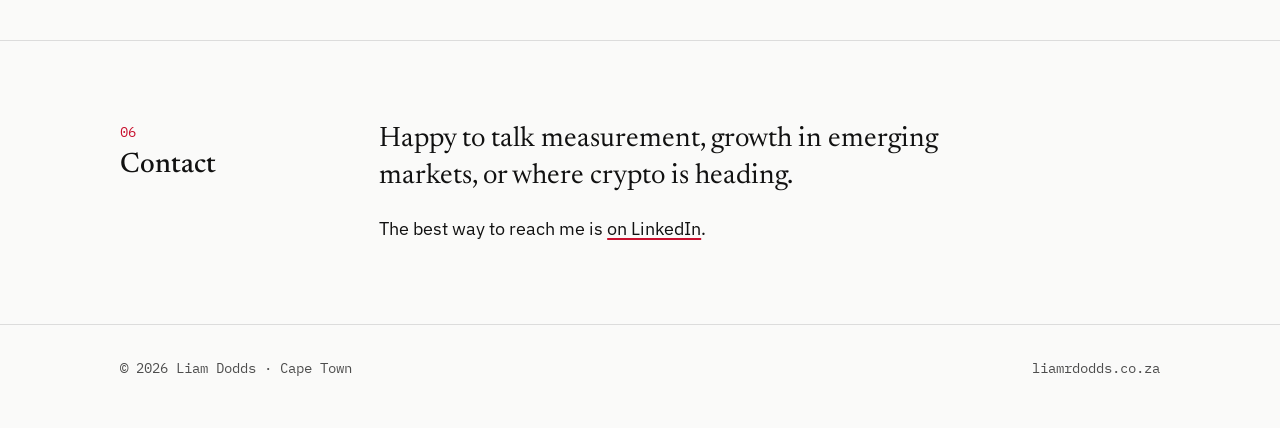
==== commit df053e62: "Black, white and red palette; add LinkedIn and GitHub links Co-Authored-By: Claude Opus 5.5 <noreply" ====
--- a/index.html
+++ b/index.html
@@ -46,8 +46,8 @@
           <a class="btn btn-primary" href="#positions">How I see the industry</a>
           <a class="btn btn-ghost" href="notes/index.html">Read my notes</a>
           <span class="socials">
-            <a href="https://www.linkedin.com/in/YOUR-HANDLE">LinkedIn</a>
-            <a href="https://github.com/YOUR-HANDLE">GitHub</a>
+            <a href="https://www.linkedin.com/in/liam-dodds-b0b43087/">LinkedIn</a>
+            <a href="https://github.com/nomadics00">GitHub</a>
           </span>
         </div>
       </div>
@@ -229,7 +229,7 @@
       </div>
       <div>
         <p class="big">Happy to talk measurement, growth in emerging markets, or where crypto is heading.</p>
-        <p>Email <a href="mailto:you@example.com">you@example.com</a> or find me on <a href="https://www.linkedin.com/in/YOUR-HANDLE">LinkedIn</a>.</p>
+        <p>The best way to reach me is <a href="https://www.linkedin.com/in/liam-dodds-b0b43087/">on LinkedIn</a>.</p>
       </div>
     </div>
   </section>
--- a/assets/styles.css
+++ b/assets/styles.css
@@ -1,16 +1,16 @@
 /* Liam Dodds: personal site
    Layout idea: an analyst's ledger. A narrow mono label column on the left,
    a readable 40rem text column on the right, positions set as numbered
-   entries with a confidence scale. Legibility first: 18px body, high contrast. */
+   entries with a confidence scale. Black and white, one red accent. Legibility first: 18px body, high contrast. */
 
 :root {
-  --paper: #f3f4f0;
-  --surface: #fbfbf8;
-  --ink: #16201c;
-  --ink-2: #48534e;
-  --rule: #d4d9d2;
-  --accent: #0d6a55;
-  --accent-soft: #dbeae3;
+  --paper: #fafaf9;
+  --surface: #ffffff;
+  --ink: #111111;
+  --ink-2: #4d4d4d;
+  --rule: #dcdcdc;
+  --accent: #c8102e;
+  --accent-soft: #f7e4e6;
 
   --display: "Newsreader", "Iowan Old Style", "Palatino Linotype", Georgia, serif;
   --body: "IBM Plex Sans", system-ui, -apple-system, "Segoe UI", Roboto, sans-serif;
@@ -30,24 +30,24 @@
 
 @media (prefers-color-scheme: dark) {
   :root:not([data-theme="light"]) {
-    --paper: #101614;
-    --surface: #171f1c;
-    --ink: #e6ebe7;
-    --ink-2: #a7b2ac;
-    --rule: #2b3632;
-    --accent: #5cc4a5;
-    --accent-soft: #1b332c;
+    --paper: #0e0e0e;
+    --surface: #171717;
+    --ink: #ededed;
+    --ink-2: #a8a8a8;
+    --rule: #2e2e2e;
+    --accent: #ff4d55;
+    --accent-soft: #2b1214;
     color-scheme: dark;
   }
 }
 :root[data-theme="dark"] {
-  --paper: #101614;
-  --surface: #171f1c;
-  --ink: #e6ebe7;
-  --ink-2: #a7b2ac;
-  --rule: #2b3632;
-  --accent: #5cc4a5;
-  --accent-soft: #1b332c;
+  --paper: #0e0e0e;
+  --surface: #171717;
+  --ink: #ededed;
+  --ink-2: #a8a8a8;
+  --rule: #2e2e2e;
+  --accent: #ff4d55;
+  --accent-soft: #2b1214;
   color-scheme: dark;
 }
 
@@ -68,8 +68,8 @@
 
 img { max-width: 100%; display: block; }
 
-a { color: var(--accent); text-underline-offset: 0.18em; text-decoration-thickness: 1px; }
-a:hover { text-decoration-thickness: 2px; }
+a { color: var(--ink); text-decoration-color: var(--accent); text-underline-offset: 0.18em; text-decoration-thickness: 1.5px; }
+a:hover { color: var(--accent); text-decoration-thickness: 2px; }
 :focus-visible { outline: 2px solid var(--accent); outline-offset: 3px; border-radius: 2px; }
 
 h1, h2, h3 { font-family: var(--display); font-weight: 500; line-height: 1.15; text-wrap: balance; margin: 0; }
@@ -94,18 +94,18 @@
 /* Hero */
 .hero { padding: clamp(3rem, 8vw, 6rem) 0 clamp(2.5rem, 6vw, 4.5rem); }
 .hero-grid { display: grid; grid-template-columns: auto 1fr; gap: clamp(1.25rem, 4vw, 3rem); align-items: start; }
-.portrait { width: clamp(5rem, 12vw, 8.5rem); aspect-ratio: 1; border-radius: 50%; background: var(--accent-soft); color: var(--accent); display: grid; place-items: center; font-family: var(--display); font-size: clamp(1.75rem, 4vw, 2.75rem); position: relative; overflow: hidden; border: 1px solid var(--rule); }
+.portrait { width: clamp(5rem, 12vw, 8.5rem); aspect-ratio: 1; border-radius: 50%; background: var(--ink); color: var(--paper); display: grid; place-items: center; font-family: var(--display); font-size: clamp(1.75rem, 4vw, 2.75rem); position: relative; overflow: hidden; border: 1px solid var(--rule); }
 .portrait img { position: absolute; inset: 0; width: 100%; height: 100%; object-fit: cover; }
 .hero h1 { font-size: var(--step-4); letter-spacing: -0.015em; margin: 0.35rem 0 1.25rem; }
 .thesis { font-family: var(--display); font-style: italic; font-size: clamp(1.5rem, 3.2vw, 2.15rem); line-height: 1.3; max-width: 30ch; color: var(--ink); text-wrap: balance; }
 .thesis em { font-style: normal; color: var(--accent); }
 .intro { max-width: var(--measure); margin-top: 1.5rem; color: var(--ink-2); }
 .actions { display: flex; flex-wrap: wrap; gap: 0.75rem 1.25rem; align-items: center; margin-top: 2rem; }
-.btn { display: inline-block; font-family: var(--body); font-weight: 600; font-size: 1rem; padding: 0.7rem 1.15rem; border-radius: 4px; text-decoration: none; border: 1.5px solid var(--accent); }
-.btn-primary { background: var(--accent); color: var(--paper); }
-.btn-primary:hover { filter: brightness(1.08); }
-.btn-ghost { color: var(--accent); }
-.btn-ghost:hover { background: var(--accent-soft); }
+.btn { display: inline-block; font-family: var(--body); font-weight: 600; font-size: 1rem; padding: 0.7rem 1.15rem; border-radius: 4px; text-decoration: none; border: 1.5px solid var(--ink); }
+.btn-primary { background: var(--ink); color: var(--paper); }
+.btn-primary:hover { background: var(--accent); border-color: var(--accent); color: #ffffff; }
+.btn-ghost { color: var(--ink); }
+.btn-ghost:hover { border-color: var(--accent); color: var(--accent); }
 .socials { display: flex; gap: 1rem; font-family: var(--mono); font-size: var(--step--1); }
 
 /* Sections */
@@ -200,14 +200,8 @@
 .prose th { font-family: var(--mono); font-size: var(--step--1); font-weight: 500; color: var(--ink-2); border-bottom: 2px solid var(--ink); }
 .signal { font-family: var(--mono); font-size: 0.8125rem; padding: 0.1rem 0.45rem; border-radius: 3px; border: 1px solid currentColor; white-space: nowrap; }
 .signal.quiet { color: var(--ink-2); }
-.signal.watch { color: #9a6200; }
-.signal.break { color: #b3261e; }
-:root[data-theme="dark"] .signal.watch { color: #e2a84a; }
-:root[data-theme="dark"] .signal.break { color: #f08a80; }
-@media (prefers-color-scheme: dark) {
-  :root:not([data-theme="light"]) .signal.watch { color: #e2a84a; }
-  :root:not([data-theme="light"]) .signal.break { color: #f08a80; }
-}
+.signal.watch { color: var(--ink); border-style: dashed; }
+.signal.break { color: var(--accent); }
 .back { display: inline-block; margin-top: 3rem; font-family: var(--mono); font-size: var(--step--1); }
 
 /* Responsive */
